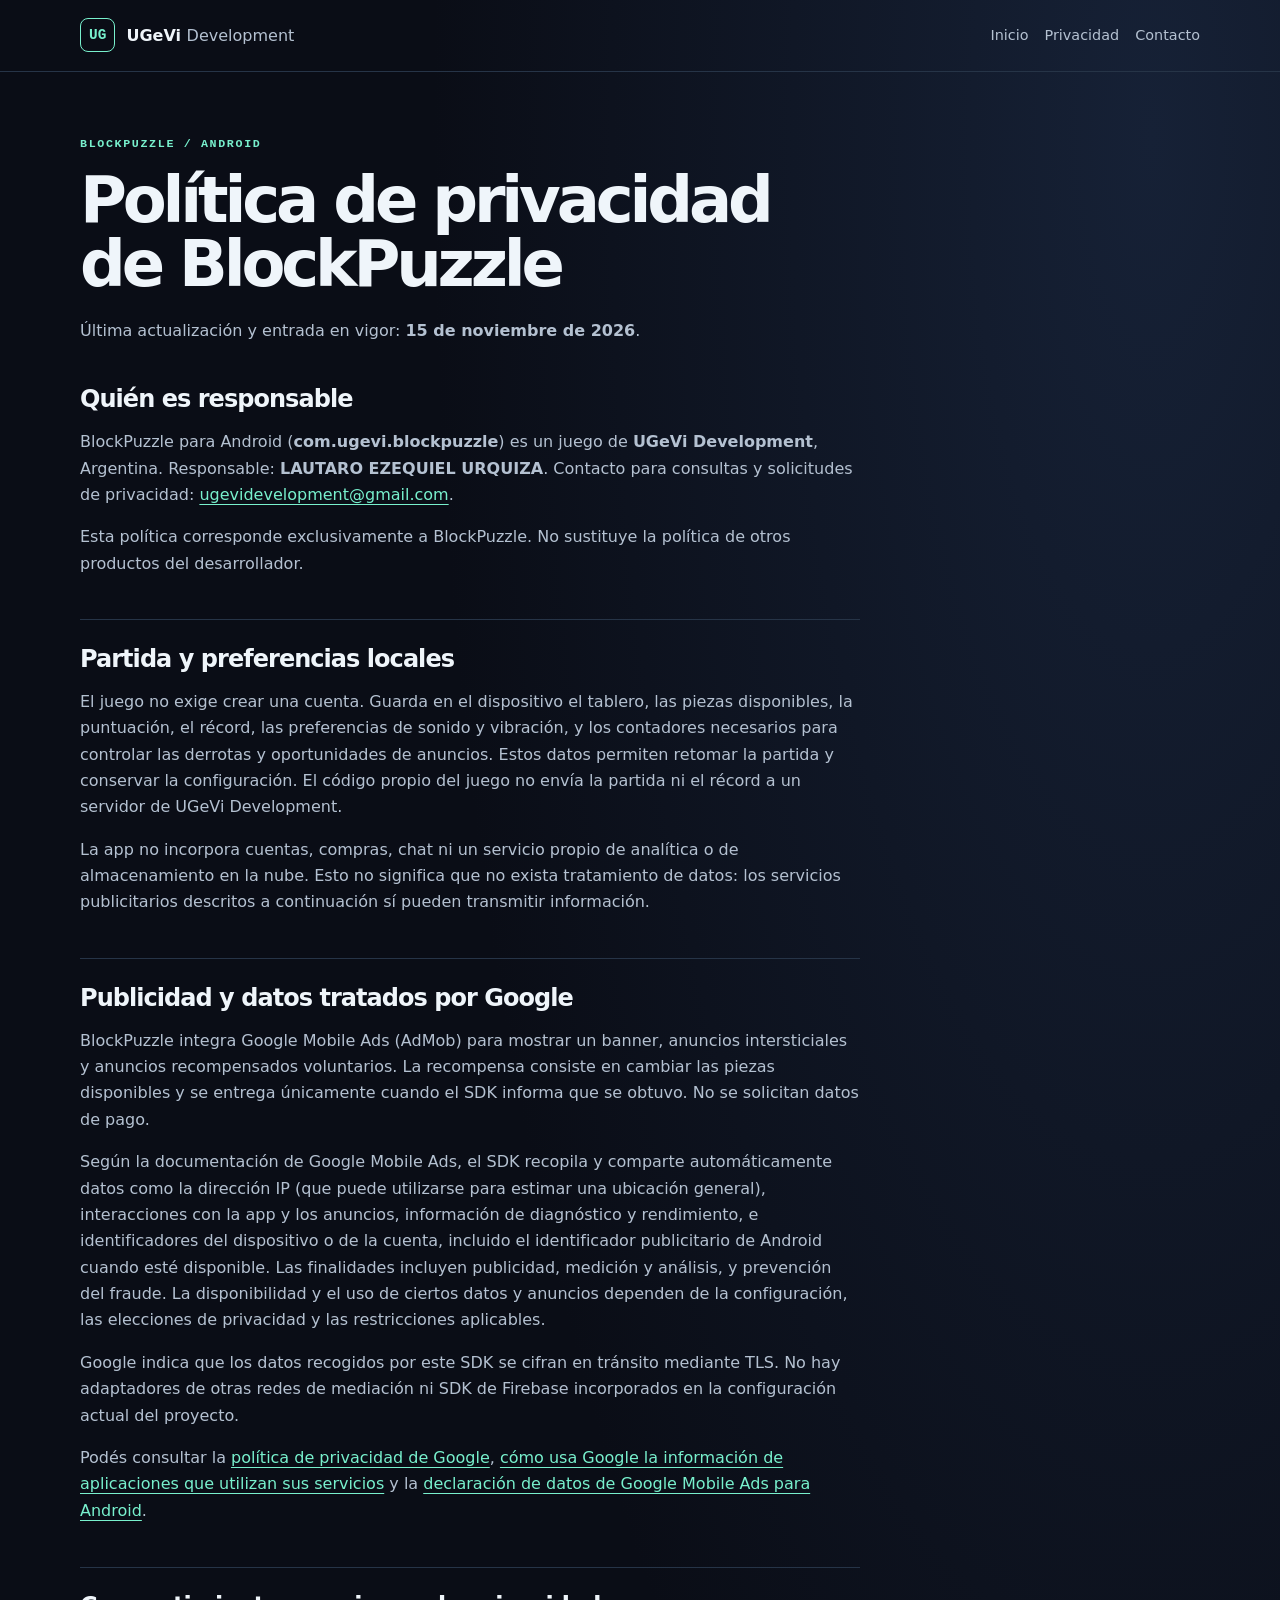
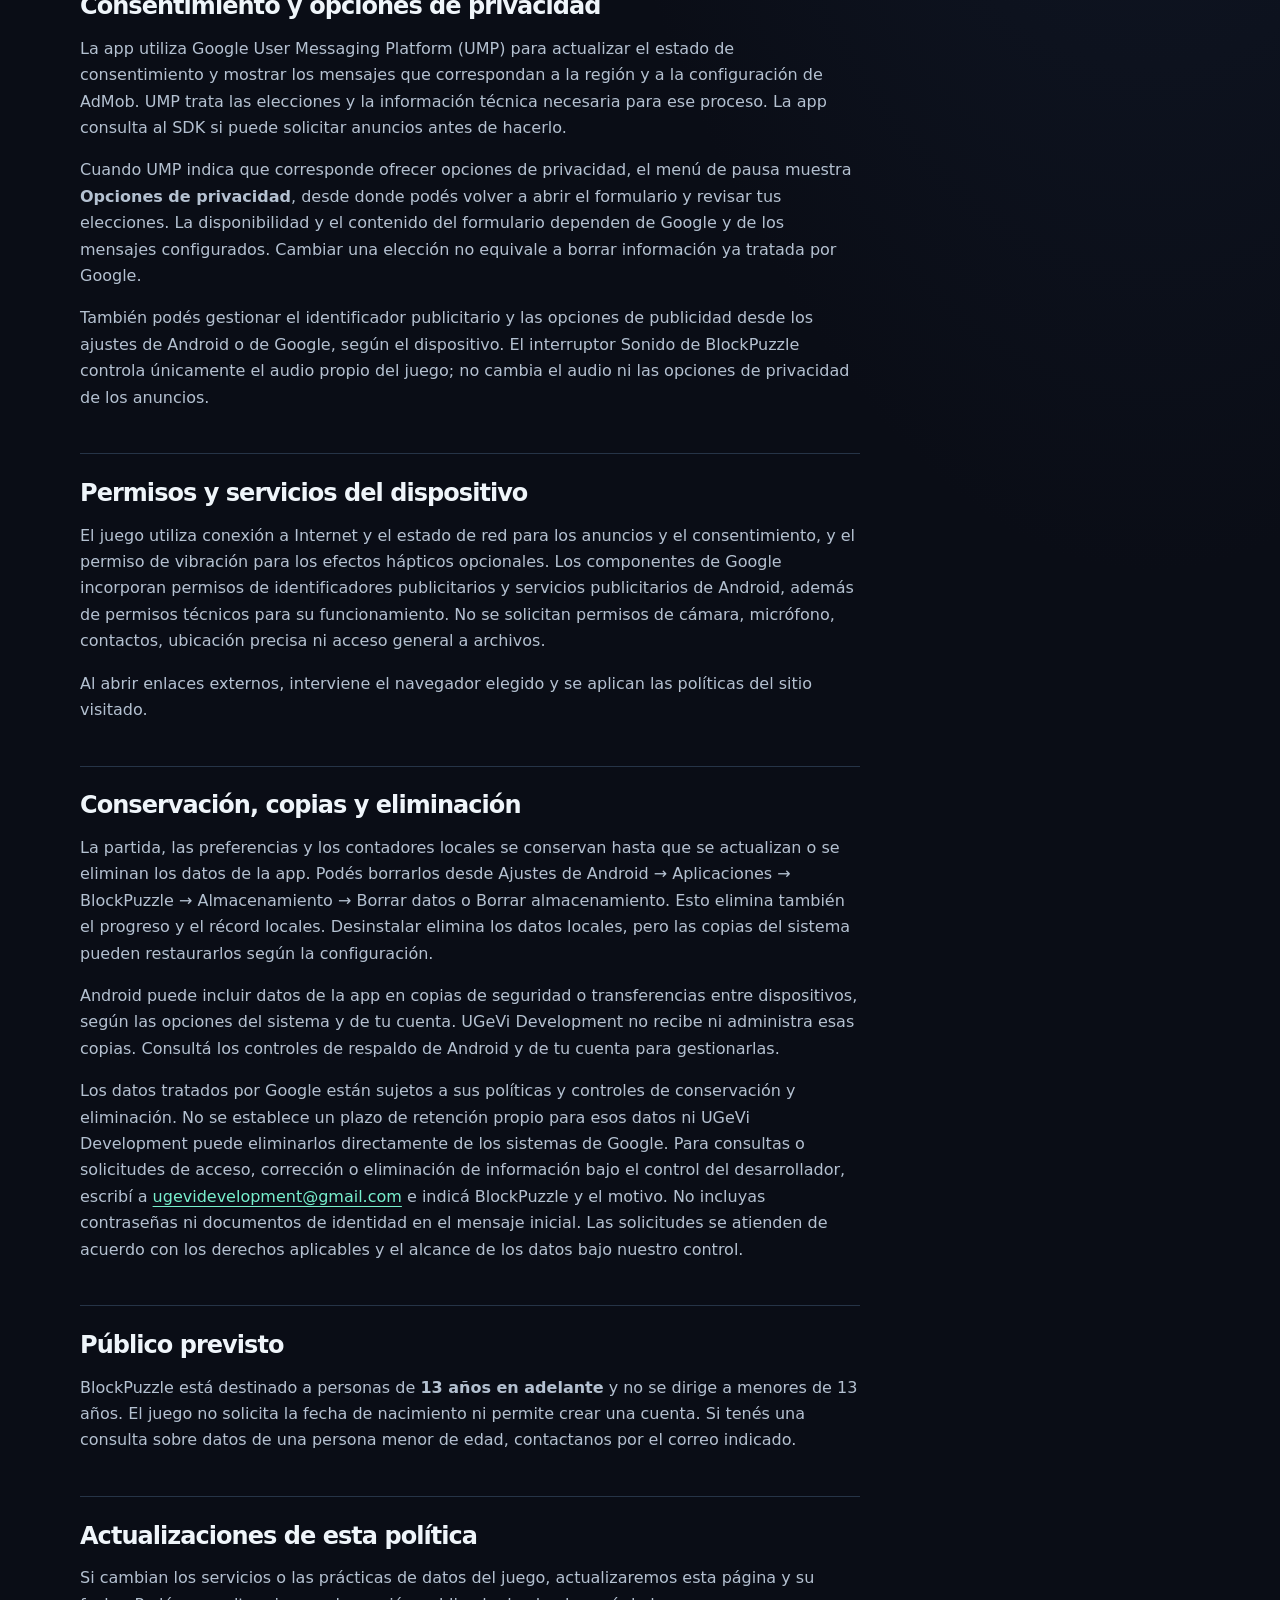
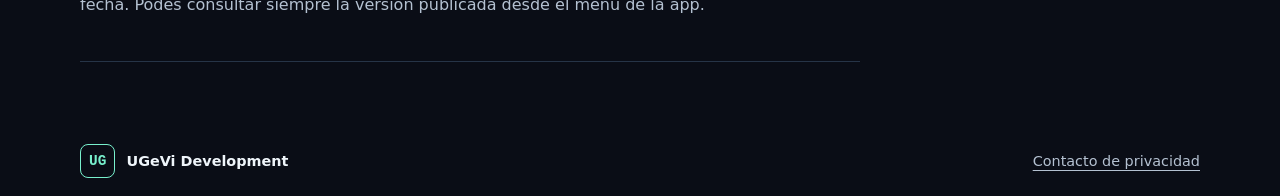
==== privacy/blockpuzzle.html @ 71d914d5 "Add independent BlockPuzzle privacy policy" ====
<!doctype html>
<html lang="es">
<head>
<meta charset="utf-8"><meta name="viewport" content="width=device-width, initial-scale=1">
<meta name="description" content="Política de privacidad de BlockPuzzle para Android, de UGeVi Development. Almacenamiento local, anuncios y opciones de privacidad.">
<title>Política de privacidad de BlockPuzzle | UGeVi Development</title>
<link rel="icon" href="../assets/favicon.svg" type="image/svg+xml">
<link rel="stylesheet" href="../assets/site.css">
<link rel="canonical" href="https://lauta-cyber.github.io/ugevi-development-site/privacy/blockpuzzle.html">
</head>
<body>
<a class="skip" href="#main">Ir al contenido</a>
<header><div class="bar"><a class="wordmark" href="../index.html"><b>UG</b><span>UGeVi <small>Development</small></span></a><nav aria-label="Navegación principal"><a href="../index.html">Inicio</a><a href="../index.html#privacy">Privacidad</a><a href="../index.html#contact">Contacto</a></nav></div></header>
<main id="main"><article class="policy">
<p class="ey">BLOCKPUZZLE / ANDROID</p>
<h1>Política de privacidad de BlockPuzzle</h1>
<p>Última actualización y entrada en vigor: <strong>15 de noviembre de 2026</strong>.</p>
<section><h2>Quién es responsable</h2>
<p>BlockPuzzle para Android (<strong>com.ugevi.blockpuzzle</strong>) es un juego de <strong>UGeVi Development</strong>, Argentina. Responsable: <strong>LAUTARO EZEQUIEL URQUIZA</strong>. Contacto para consultas y solicitudes de privacidad: <a href="mailto:ugevidevelopment@gmail.com">ugevidevelopment@gmail.com</a>.</p>
<p>Esta política corresponde exclusivamente a BlockPuzzle. No sustituye la política de otros productos del desarrollador.</p></section>
<section><h2>Partida y preferencias locales</h2>
<p>El juego no exige crear una cuenta. Guarda en el dispositivo el tablero, las piezas disponibles, la puntuación, el récord, las preferencias de sonido y vibración, y los contadores necesarios para controlar las derrotas y oportunidades de anuncios. Estos datos permiten retomar la partida y conservar la configuración. El código propio del juego no envía la partida ni el récord a un servidor de UGeVi Development.</p>
<p>La app no incorpora cuentas, compras, chat ni un servicio propio de analítica o de almacenamiento en la nube. Esto no significa que no exista tratamiento de datos: los servicios publicitarios descritos a continuación sí pueden transmitir información.</p></section>
<section><h2>Publicidad y datos tratados por Google</h2>
<p>BlockPuzzle integra Google Mobile Ads (AdMob) para mostrar un banner, anuncios intersticiales y anuncios recompensados voluntarios. La recompensa consiste en cambiar las piezas disponibles y se entrega únicamente cuando el SDK informa que se obtuvo. No se solicitan datos de pago.</p>
<p>Según la documentación de Google Mobile Ads, el SDK recopila y comparte automáticamente datos como la dirección IP (que puede utilizarse para estimar una ubicación general), interacciones con la app y los anuncios, información de diagnóstico y rendimiento, e identificadores del dispositivo o de la cuenta, incluido el identificador publicitario de Android cuando esté disponible. Las finalidades incluyen publicidad, medición y análisis, y prevención del fraude. La disponibilidad y el uso de ciertos datos y anuncios dependen de la configuración, las elecciones de privacidad y las restricciones aplicables.</p>
<p>Google indica que los datos recogidos por este SDK se cifran en tránsito mediante TLS. No hay adaptadores de otras redes de mediación ni SDK de Firebase incorporados en la configuración actual del proyecto.</p>
<p>Podés consultar la <a href="https://policies.google.com/privacy?hl=es">política de privacidad de Google</a>, <a href="https://policies.google.com/technologies/partner-sites?hl=es">cómo usa Google la información de aplicaciones que utilizan sus servicios</a> y la <a href="https://developers.google.com/admob/android/privacy/play-data-disclosure?hl=es">declaración de datos de Google Mobile Ads para Android</a>.</p></section>
<section><h2>Consentimiento y opciones de privacidad</h2>
<p>La app utiliza Google User Messaging Platform (UMP) para actualizar el estado de consentimiento y mostrar los mensajes que correspondan a la región y a la configuración de AdMob. UMP trata las elecciones y la información técnica necesaria para ese proceso. La app consulta al SDK si puede solicitar anuncios antes de hacerlo.</p>
<p>Cuando UMP indica que corresponde ofrecer opciones de privacidad, el menú de pausa muestra <strong>Opciones de privacidad</strong>, desde donde podés volver a abrir el formulario y revisar tus elecciones. La disponibilidad y el contenido del formulario dependen de Google y de los mensajes configurados. Cambiar una elección no equivale a borrar información ya tratada por Google.</p>
<p>También podés gestionar el identificador publicitario y las opciones de publicidad desde los ajustes de Android o de Google, según el dispositivo. El interruptor Sonido de BlockPuzzle controla únicamente el audio propio del juego; no cambia el audio ni las opciones de privacidad de los anuncios.</p></section>
<section><h2>Permisos y servicios del dispositivo</h2>
<p>El juego utiliza conexión a Internet y el estado de red para los anuncios y el consentimiento, y el permiso de vibración para los efectos hápticos opcionales. Los componentes de Google incorporan permisos de identificadores publicitarios y servicios publicitarios de Android, además de permisos técnicos para su funcionamiento. No se solicitan permisos de cámara, micrófono, contactos, ubicación precisa ni acceso general a archivos.</p>
<p>Al abrir enlaces externos, interviene el navegador elegido y se aplican las políticas del sitio visitado.</p></section>
<section><h2>Conservación, copias y eliminación</h2>
<p>La partida, las preferencias y los contadores locales se conservan hasta que se actualizan o se eliminan los datos de la app. Podés borrarlos desde Ajustes de Android → Aplicaciones → BlockPuzzle → Almacenamiento → Borrar datos o Borrar almacenamiento. Esto elimina también el progreso y el récord locales. Desinstalar elimina los datos locales, pero las copias del sistema pueden restaurarlos según la configuración.</p>
<p>Android puede incluir datos de la app en copias de seguridad o transferencias entre dispositivos, según las opciones del sistema y de tu cuenta. UGeVi Development no recibe ni administra esas copias. Consultá los controles de respaldo de Android y de tu cuenta para gestionarlas.</p>
<p>Los datos tratados por Google están sujetos a sus políticas y controles de conservación y eliminación. No se establece un plazo de retención propio para esos datos ni UGeVi Development puede eliminarlos directamente de los sistemas de Google. Para consultas o solicitudes de acceso, corrección o eliminación de información bajo el control del desarrollador, escribí a <a href="mailto:ugevidevelopment@gmail.com">ugevidevelopment@gmail.com</a> e indicá BlockPuzzle y el motivo. No incluyas contraseñas ni documentos de identidad en el mensaje inicial. Las solicitudes se atienden de acuerdo con los derechos aplicables y el alcance de los datos bajo nuestro control.</p></section>
<section><h2>Público previsto</h2>
<p>BlockPuzzle está destinado a personas de <strong>13 años en adelante</strong> y no se dirige a menores de 13 años. El juego no solicita la fecha de nacimiento ni permite crear una cuenta. Si tenés una consulta sobre datos de una persona menor de edad, contactanos por el correo indicado.</p></section>
<section><h2>Actualizaciones de esta política</h2>
<p>Si cambian los servicios o las prácticas de datos del juego, actualizaremos esta página y su fecha. Podés consultar siempre la versión publicada desde el menú de la app.</p></section>
</article></main>
<footer><a class="wordmark" href="../index.html"><b>UG</b> UGeVi Development</a><a href="mailto:ugevidevelopment@gmail.com">Contacto de privacidad</a></footer>
</body></html>
---- assets/site.css ----
:root{color-scheme:dark;--bg:#0a0d16;--panel:#101725;--line:#263447;--text:#eff5fa;--muted:#b4c1d1;--mint:#78f0cd;--violet:#9c8bfd;font-family:system-ui,sans-serif}*{box-sizing:border-box}body{margin:0;background:radial-gradient(ellipse at 90% 4%,#162136 0,transparent 45rem),var(--bg);color:var(--text)}a{color:var(--mint);text-underline-offset:.25em}a:hover{color:white}a:focus-visible{outline:2px solid var(--mint);outline-offset:5px}.skip{position:absolute;left:1rem;top:-5rem;background:var(--bg);padding:.7rem;z-index:2}.skip:focus{top:1rem}header{border-bottom:1px solid var(--line)}.bar,main,footer{width:min(1120px,calc(100% - 3rem));margin:auto}.bar,footer{display:flex;align-items:center;justify-content:space-between;gap:1.25rem;padding:1.15rem 0}.wordmark{color:var(--text);display:inline-flex;align-items:center;gap:.7rem;text-decoration:none;font-weight:720;white-space:nowrap}.wordmark b{padding:.5rem;border:1px solid var(--mint);border-radius:.5rem;color:var(--mint);font:700 .9rem ui-monospace,monospace}.wordmark small{font-size:inherit;color:var(--muted);font-weight:480}nav{display:flex;flex-wrap:wrap;gap:1rem}nav a,.lang{color:var(--muted);text-decoration:none;font-size:.9rem}.lang{border:1px solid var(--line);padding:.4rem .65rem;border-radius:.45rem;color:var(--mint)}section{padding:clamp(2.5rem,6vw,5rem) 0;border-bottom:1px solid var(--line)}.hero{display:grid;grid-template-columns:1.15fr 1fr;align-items:center;gap:clamp(1.5rem,5vw,4rem);min-height:34rem}h1,h2,h3,p{margin:0 0 1rem}h1{font-size:clamp(2.65rem,6.9vw,5.25rem);line-height:.99;letter-spacing:-.065em;margin-bottom:1.4rem}h2{font-size:clamp(1.7rem,4vw,3rem);line-height:1.08;letter-spacing:-.04em}h3{font-size:1.25rem}p,li{line-height:1.65;color:var(--muted)}.lead{font-size:1.14rem;max-width:39ch}.ey{font:700 .73rem/1.5 ui-monospace,monospace;letter-spacing:.14em;color:var(--mint);text-transform:uppercase}.actions{display:flex;gap:1.3rem;align-items:center;flex-wrap:wrap;margin-top:1.8rem}.btn{padding:.8rem 1rem;background:var(--mint);color:#091712;border-radius:.45rem;font-weight:720;text-decoration:none;transition:background .2s}.btn:hover{background:#b4f9e6;color:#091712}.art,.game-art{position:relative;display:grid;place-items:center;overflow:hidden;min-height:20rem;border:1px solid var(--line);border-radius:1rem;background:radial-gradient(ellipse at center,#253d55,transparent 65%),repeating-linear-gradient(0deg,#91c0e311 0 1px,transparent 1px 24px),repeating-linear-gradient(90deg,#91c0e311 0 1px,transparent 1px 24px),#0d1524}.art span,.art small{position:absolute;left:1rem;color:var(--muted);font:650 .7rem ui-monospace,monospace;letter-spacing:.12em}.art span{top:1rem}.art small{bottom:1rem}.rings{position:relative;width:72%;aspect-ratio:1;display:grid;place-items:center;animation:drift 8s ease-in-out infinite}.rings i{position:absolute;width:93%;height:43%;border:1px solid var(--mint);border-radius:50%;box-shadow:0 0 18px #78f0cd55;transform:rotate(-35deg)}.rings i:nth-child(2){transform:rotate(32deg);border-color:var(--violet)}.rings i:nth-child(3){transform:rotate(90deg);border-color:#64c6ff}.rings b{width:31%;aspect-ratio:1;background:radial-gradient(circle at 32% 24%,#d8fff3,#58d5c9 36%,#263b85 73%);border-radius:30%;transform:rotate(-25deg);box-shadow:0 0 45px #6cfbd87a}@keyframes drift{50%{translate:0 -7px}}.split{display:grid;grid-template-columns:1fr 1fr;column-gap:2rem;align-items:start}.split>.ey{grid-column:1/-1}.grid{display:grid;grid-template-columns:repeat(3,1fr);gap:.9rem;margin-top:1.5rem}.grid article,.feature{border:1px solid var(--line);background:var(--panel);border-radius:.8rem;padding:1.3rem}.grid h3{margin-top:.6rem}.grid p,.feature p:last-child{margin-bottom:0}.feature{display:grid;grid-template-columns:1fr 1.1fr;align-items:center;gap:2rem;margin-top:1.4rem}.feature h3{font-size:2.1rem}.game-art{display:flex;justify-content:center;align-items:center;gap:1rem;background:radial-gradient(ellipse,#284167,#14152b 72%)}.tube{width:3.2rem;height:12rem;border:2px solid #a3d2f7;border-top:0;border-radius:0 0 1.7rem 1.7rem;display:flex;flex-direction:column;justify-content:end;gap:.22rem;align-items:center;padding-bottom:.3rem;box-shadow:0 0 20px #629bfe50}.tube i{display:block;width:2.35rem;aspect-ratio:1;border-radius:50%;background:radial-gradient(circle at 33% 25%,#fff,#a38bff 35%,#6433bf 77%)}.tube:nth-child(2) i{background:radial-gradient(circle at 33% 25%,#fff,#53eed9 35%,#097c99 77%)}.tube:nth-child(3) i{background:radial-gradient(circle at 33% 25%,#fff,#ffab84 35%,#c85975 77%)}.policy{max-width:780px;padding:4rem 0}.policy h1{font-size:clamp(2.3rem,6vw,4rem)}.policy h2{font-size:1.5rem}.policy section{padding:1.65rem 0}.policy aside{border:1px solid #886d42;border-radius:.6rem;background:#251e19;padding:1rem;color:#ffdaa0}.policy aside p{margin:0}.policy a{overflow-wrap:anywhere}footer{font-size:.9rem;flex-wrap:wrap}footer>a:last-child{color:var(--muted)}@media(max-width:900px){.bar{flex-wrap:wrap}nav{order:3;width:100%;gap:.6rem 1rem}}@media(max-width:670px){.bar,main,footer{width:calc(100% - 2rem)}.hero,.split,.feature{grid-template-columns:1fr}.hero{min-height:0}.art,.game-art{min-height:16rem}.rings{width:min(68%,15rem)}.grid{grid-template-columns:1fr 1fr}.split h2{margin-bottom:.7rem}}@media(max-width:390px){.grid{grid-template-columns:1fr}}@media(prefers-reduced-motion:reduce){*,*::before,*::after{animation:none!important;transition:none!important}}
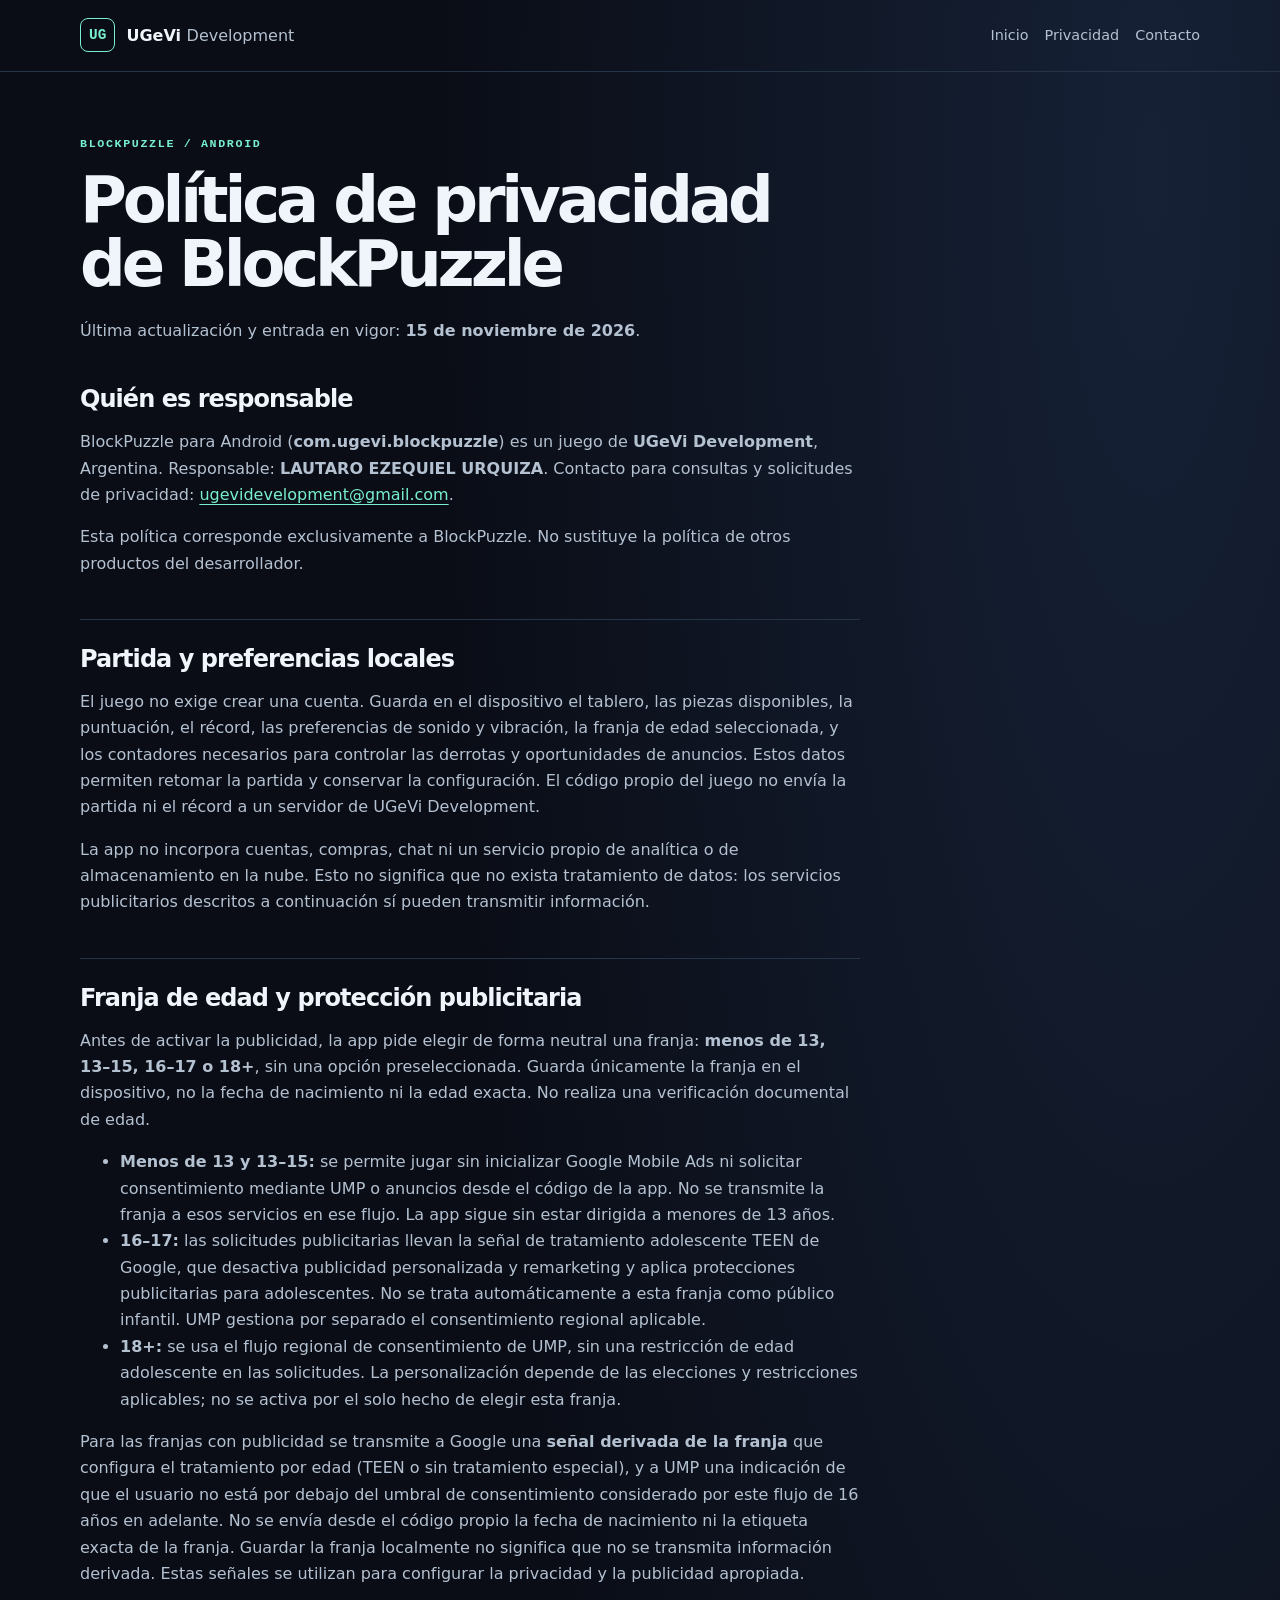
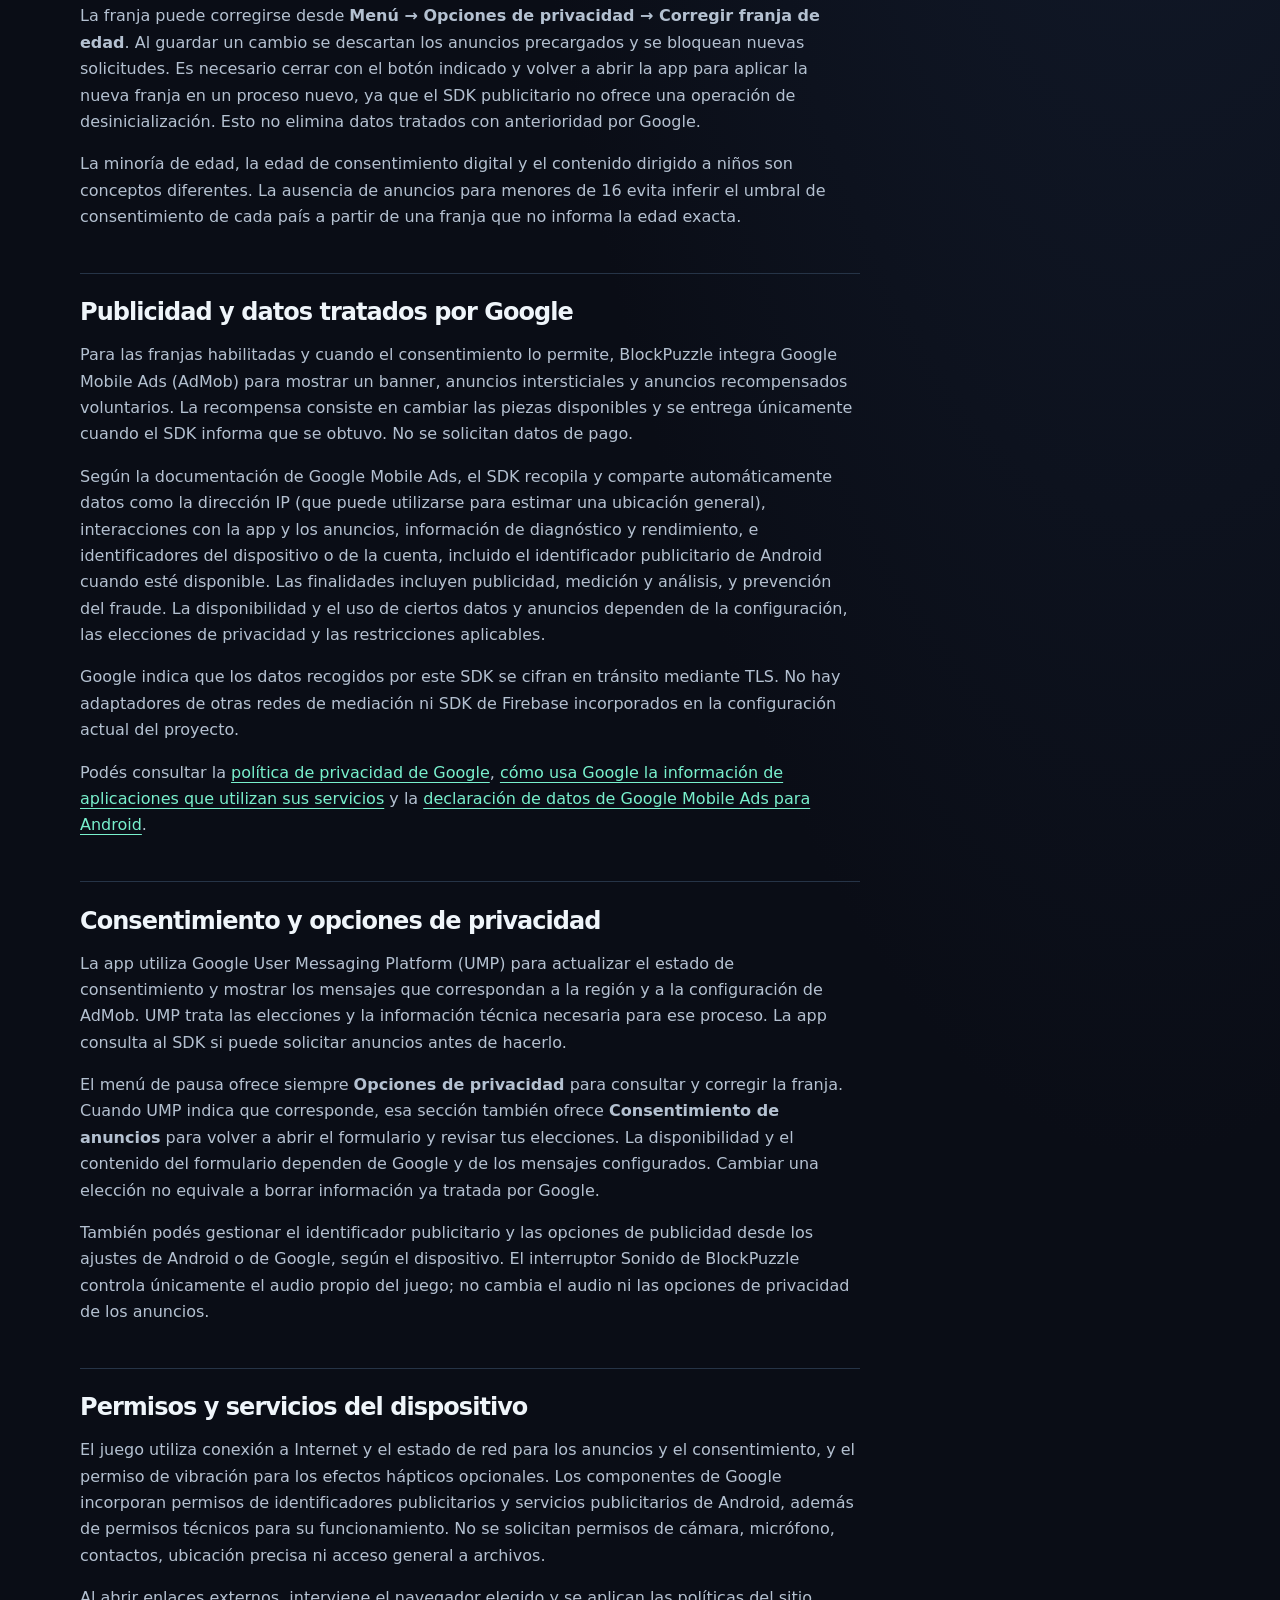
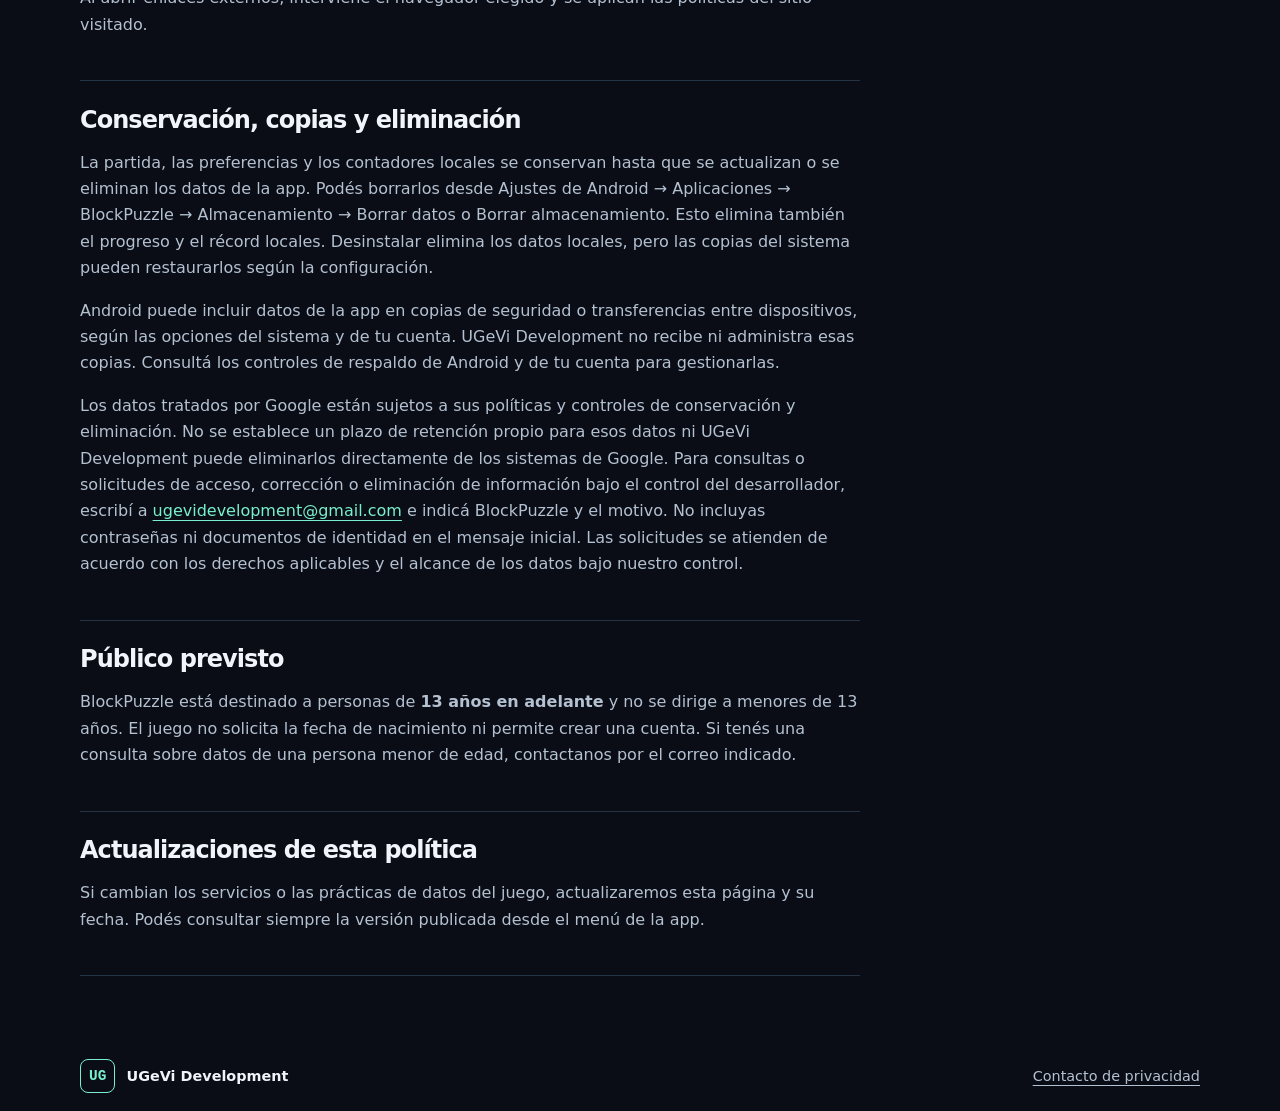
==== commit dfdfdea4: "Document BlockPuzzle age bands and age-restricted advertising" ====
--- a/privacy/blockpuzzle.html
+++ b/privacy/blockpuzzle.html
@@ -19,16 +19,24 @@
 <p>BlockPuzzle para Android (<strong>com.ugevi.blockpuzzle</strong>) es un juego de <strong>UGeVi Development</strong>, Argentina. Responsable: <strong>LAUTARO EZEQUIEL URQUIZA</strong>. Contacto para consultas y solicitudes de privacidad: <a href="mailto:ugevidevelopment@gmail.com">ugevidevelopment@gmail.com</a>.</p>
 <p>Esta política corresponde exclusivamente a BlockPuzzle. No sustituye la política de otros productos del desarrollador.</p></section>
 <section><h2>Partida y preferencias locales</h2>
-<p>El juego no exige crear una cuenta. Guarda en el dispositivo el tablero, las piezas disponibles, la puntuación, el récord, las preferencias de sonido y vibración, y los contadores necesarios para controlar las derrotas y oportunidades de anuncios. Estos datos permiten retomar la partida y conservar la configuración. El código propio del juego no envía la partida ni el récord a un servidor de UGeVi Development.</p>
+<p>El juego no exige crear una cuenta. Guarda en el dispositivo el tablero, las piezas disponibles, la puntuación, el récord, las preferencias de sonido y vibración, la franja de edad seleccionada, y los contadores necesarios para controlar las derrotas y oportunidades de anuncios. Estos datos permiten retomar la partida y conservar la configuración. El código propio del juego no envía la partida ni el récord a un servidor de UGeVi Development.</p>
 <p>La app no incorpora cuentas, compras, chat ni un servicio propio de analítica o de almacenamiento en la nube. Esto no significa que no exista tratamiento de datos: los servicios publicitarios descritos a continuación sí pueden transmitir información.</p></section>
+<section><h2>Franja de edad y protección publicitaria</h2>
+<p>Antes de activar la publicidad, la app pide elegir de forma neutral una franja: <strong>menos de 13, 13–15, 16–17 o 18+</strong>, sin una opción preseleccionada. Guarda únicamente la franja en el dispositivo, no la fecha de nacimiento ni la edad exacta. No realiza una verificación documental de edad.</p>
+<ul><li><strong>Menos de 13 y 13–15:</strong> se permite jugar sin inicializar Google Mobile Ads ni solicitar consentimiento mediante UMP o anuncios desde el código de la app. No se transmite la franja a esos servicios en ese flujo. La app sigue sin estar dirigida a menores de 13 años.</li>
+<li><strong>16–17:</strong> las solicitudes publicitarias llevan la señal de tratamiento adolescente TEEN de Google, que desactiva publicidad personalizada y remarketing y aplica protecciones publicitarias para adolescentes. No se trata automáticamente a esta franja como público infantil. UMP gestiona por separado el consentimiento regional aplicable.</li>
+<li><strong>18+:</strong> se usa el flujo regional de consentimiento de UMP, sin una restricción de edad adolescente en las solicitudes. La personalización depende de las elecciones y restricciones aplicables; no se activa por el solo hecho de elegir esta franja.</li></ul>
+<p>Para las franjas con publicidad se transmite a Google una <strong>señal derivada de la franja</strong> que configura el tratamiento por edad (TEEN o sin tratamiento especial), y a UMP una indicación de que el usuario no está por debajo del umbral de consentimiento considerado por este flujo de 16 años en adelante. No se envía desde el código propio la fecha de nacimiento ni la etiqueta exacta de la franja. Guardar la franja localmente no significa que no se transmita información derivada. Estas señales se utilizan para configurar la privacidad y la publicidad apropiada.</p>
+<p>La franja puede corregirse desde <strong>Menú → Opciones de privacidad → Corregir franja de edad</strong>. Al guardar un cambio se descartan los anuncios precargados y se bloquean nuevas solicitudes. Es necesario cerrar con el botón indicado y volver a abrir la app para aplicar la nueva franja en un proceso nuevo, ya que el SDK publicitario no ofrece una operación de desinicialización. Esto no elimina datos tratados con anterioridad por Google.</p>
+<p>La minoría de edad, la edad de consentimiento digital y el contenido dirigido a niños son conceptos diferentes. La ausencia de anuncios para menores de 16 evita inferir el umbral de consentimiento de cada país a partir de una franja que no informa la edad exacta.</p></section>
 <section><h2>Publicidad y datos tratados por Google</h2>
-<p>BlockPuzzle integra Google Mobile Ads (AdMob) para mostrar un banner, anuncios intersticiales y anuncios recompensados voluntarios. La recompensa consiste en cambiar las piezas disponibles y se entrega únicamente cuando el SDK informa que se obtuvo. No se solicitan datos de pago.</p>
+<p>Para las franjas habilitadas y cuando el consentimiento lo permite, BlockPuzzle integra Google Mobile Ads (AdMob) para mostrar un banner, anuncios intersticiales y anuncios recompensados voluntarios. La recompensa consiste en cambiar las piezas disponibles y se entrega únicamente cuando el SDK informa que se obtuvo. No se solicitan datos de pago.</p>
 <p>Según la documentación de Google Mobile Ads, el SDK recopila y comparte automáticamente datos como la dirección IP (que puede utilizarse para estimar una ubicación general), interacciones con la app y los anuncios, información de diagnóstico y rendimiento, e identificadores del dispositivo o de la cuenta, incluido el identificador publicitario de Android cuando esté disponible. Las finalidades incluyen publicidad, medición y análisis, y prevención del fraude. La disponibilidad y el uso de ciertos datos y anuncios dependen de la configuración, las elecciones de privacidad y las restricciones aplicables.</p>
 <p>Google indica que los datos recogidos por este SDK se cifran en tránsito mediante TLS. No hay adaptadores de otras redes de mediación ni SDK de Firebase incorporados en la configuración actual del proyecto.</p>
 <p>Podés consultar la <a href="https://policies.google.com/privacy?hl=es">política de privacidad de Google</a>, <a href="https://policies.google.com/technologies/partner-sites?hl=es">cómo usa Google la información de aplicaciones que utilizan sus servicios</a> y la <a href="https://developers.google.com/admob/android/privacy/play-data-disclosure?hl=es">declaración de datos de Google Mobile Ads para Android</a>.</p></section>
 <section><h2>Consentimiento y opciones de privacidad</h2>
 <p>La app utiliza Google User Messaging Platform (UMP) para actualizar el estado de consentimiento y mostrar los mensajes que correspondan a la región y a la configuración de AdMob. UMP trata las elecciones y la información técnica necesaria para ese proceso. La app consulta al SDK si puede solicitar anuncios antes de hacerlo.</p>
-<p>Cuando UMP indica que corresponde ofrecer opciones de privacidad, el menú de pausa muestra <strong>Opciones de privacidad</strong>, desde donde podés volver a abrir el formulario y revisar tus elecciones. La disponibilidad y el contenido del formulario dependen de Google y de los mensajes configurados. Cambiar una elección no equivale a borrar información ya tratada por Google.</p>
+<p>El menú de pausa ofrece siempre <strong>Opciones de privacidad</strong> para consultar y corregir la franja. Cuando UMP indica que corresponde, esa sección también ofrece <strong>Consentimiento de anuncios</strong> para volver a abrir el formulario y revisar tus elecciones. La disponibilidad y el contenido del formulario dependen de Google y de los mensajes configurados. Cambiar una elección no equivale a borrar información ya tratada por Google.</p>
 <p>También podés gestionar el identificador publicitario y las opciones de publicidad desde los ajustes de Android o de Google, según el dispositivo. El interruptor Sonido de BlockPuzzle controla únicamente el audio propio del juego; no cambia el audio ni las opciones de privacidad de los anuncios.</p></section>
 <section><h2>Permisos y servicios del dispositivo</h2>
 <p>El juego utiliza conexión a Internet y el estado de red para los anuncios y el consentimiento, y el permiso de vibración para los efectos hápticos opcionales. Los componentes de Google incorporan permisos de identificadores publicitarios y servicios publicitarios de Android, además de permisos técnicos para su funcionamiento. No se solicitan permisos de cámara, micrófono, contactos, ubicación precisa ni acceso general a archivos.</p>
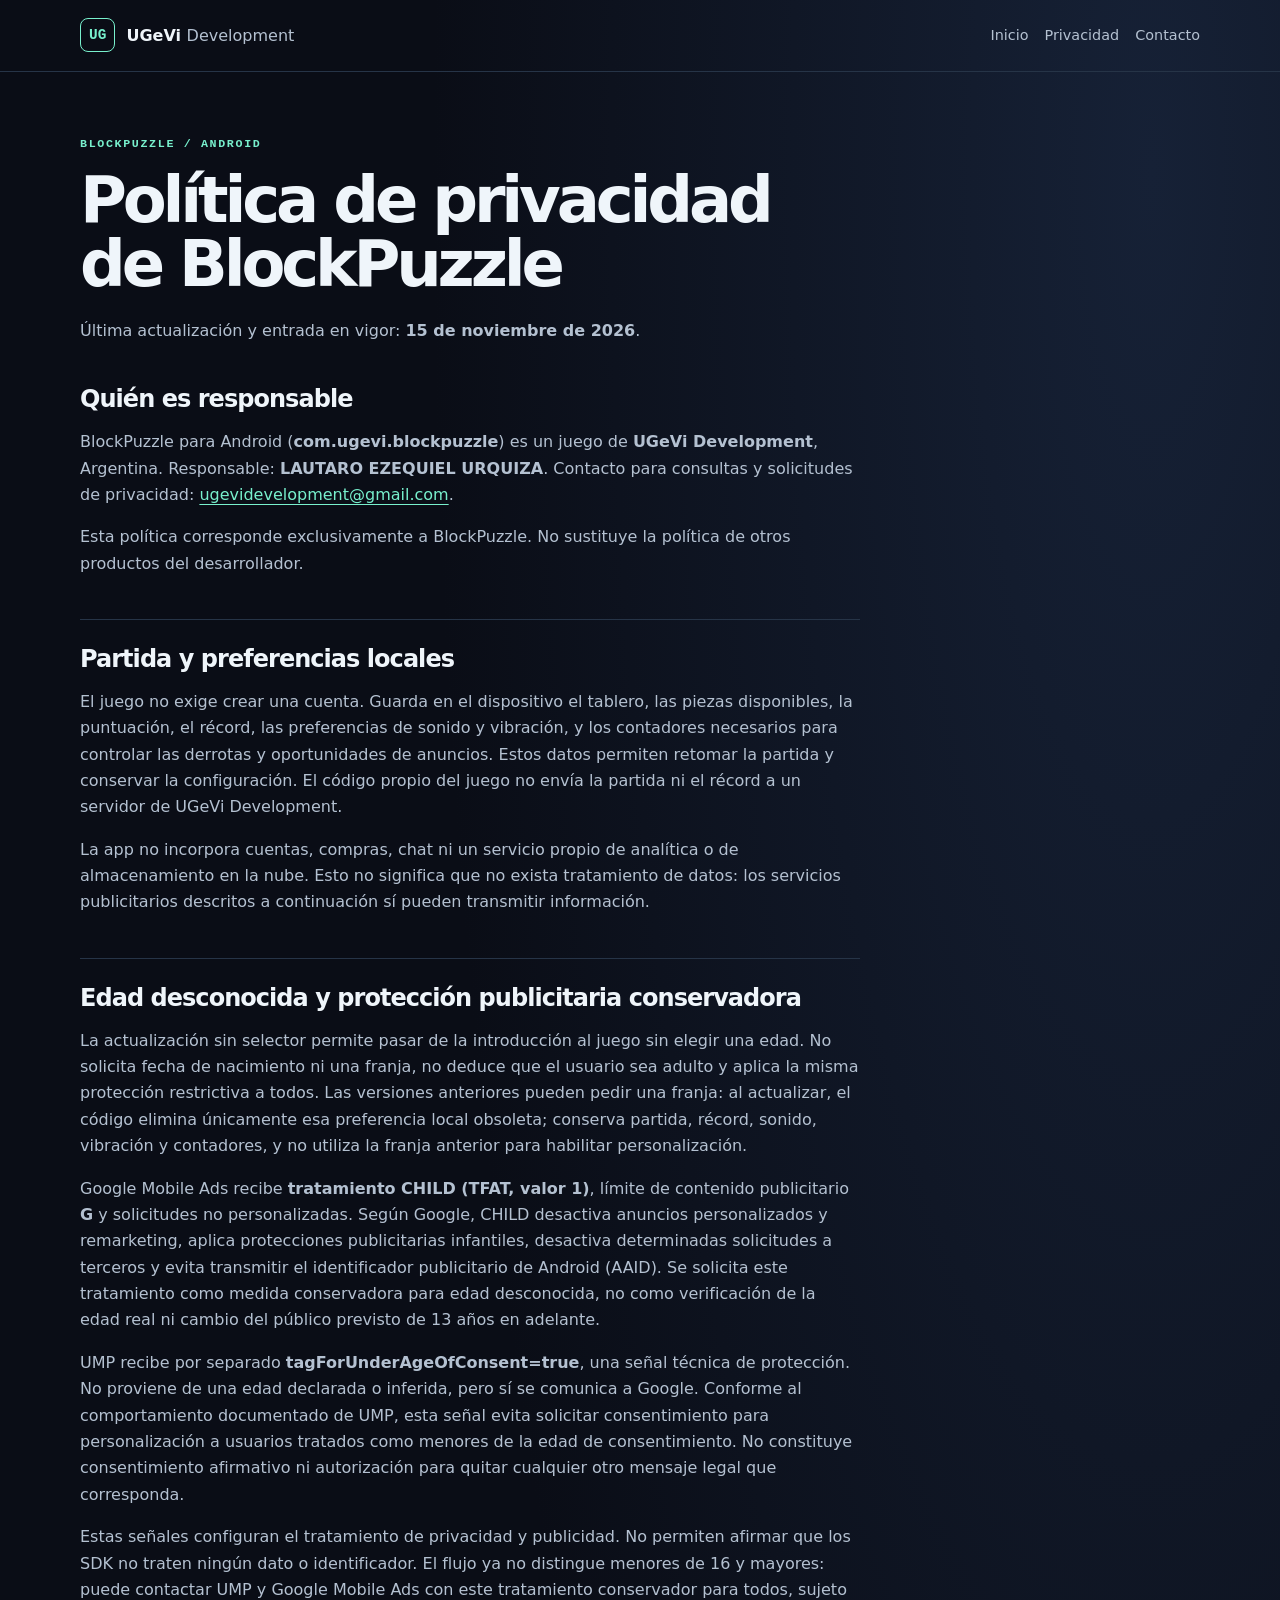
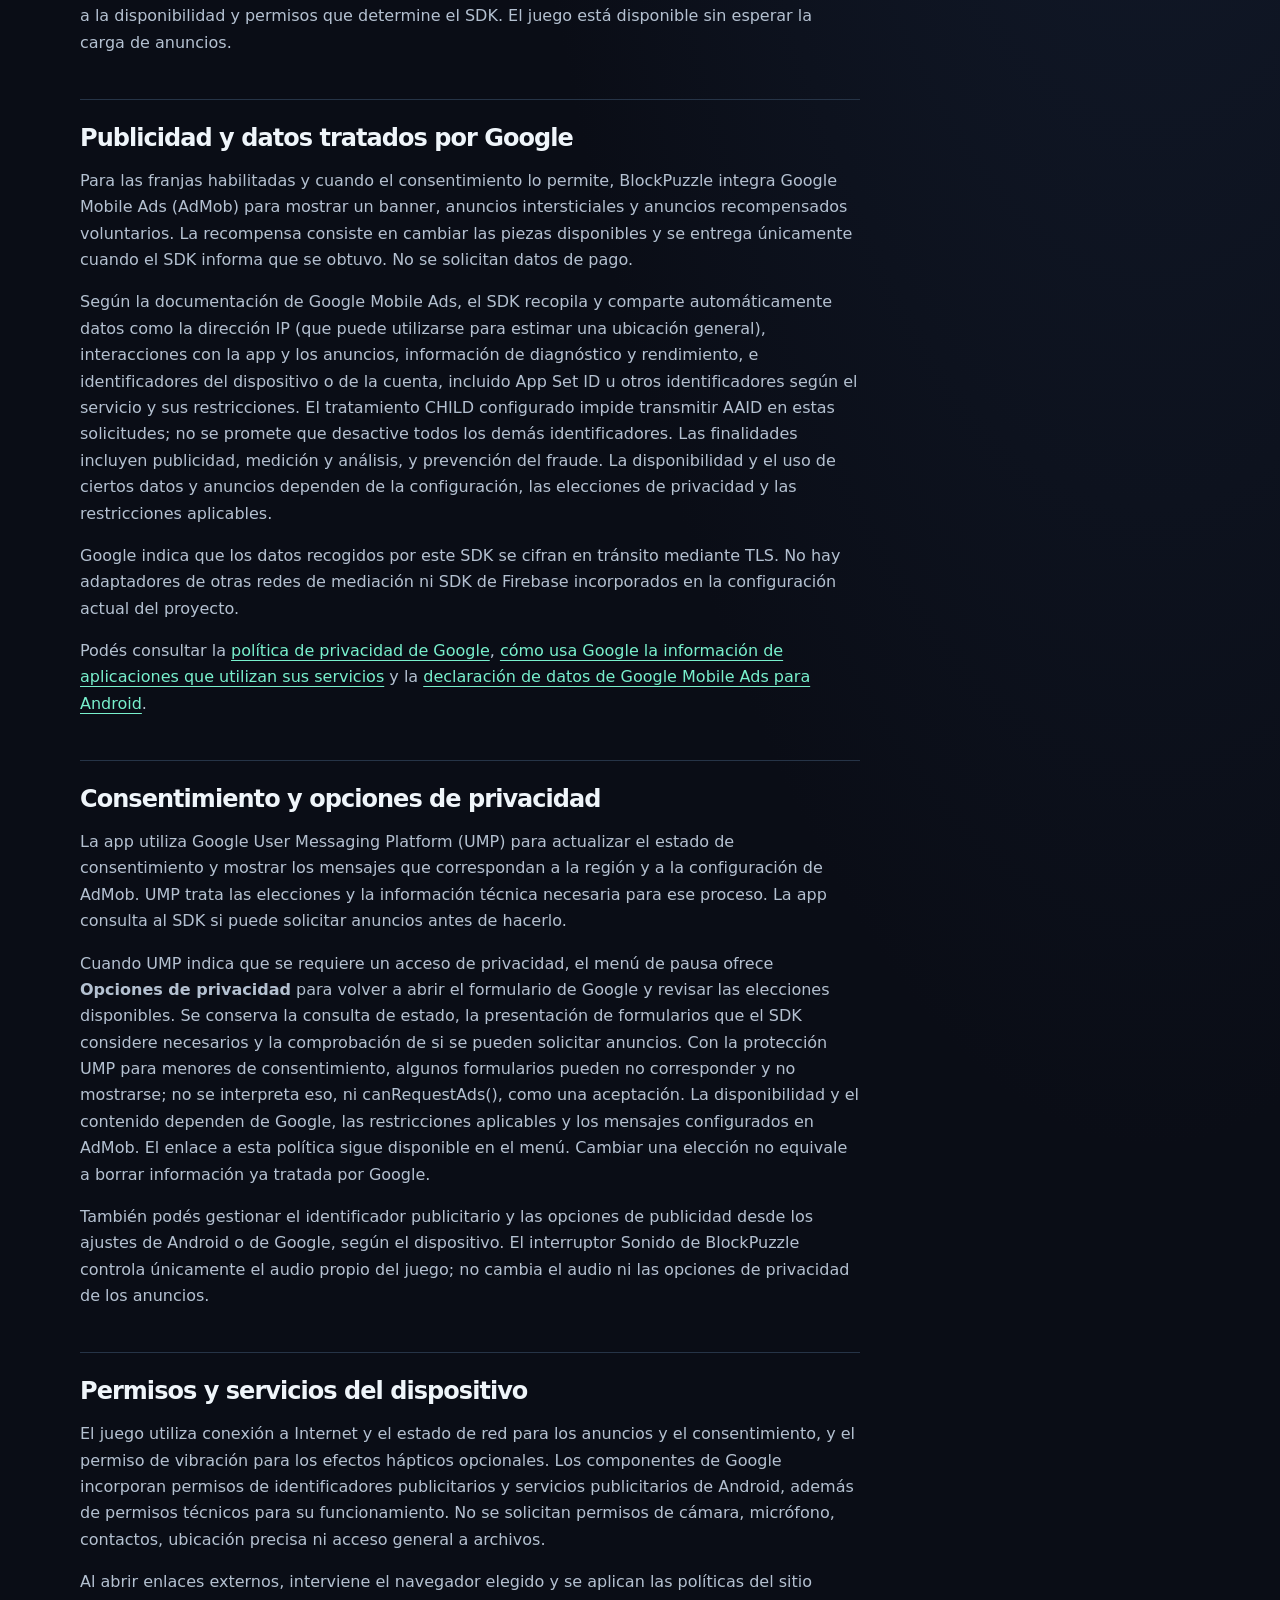
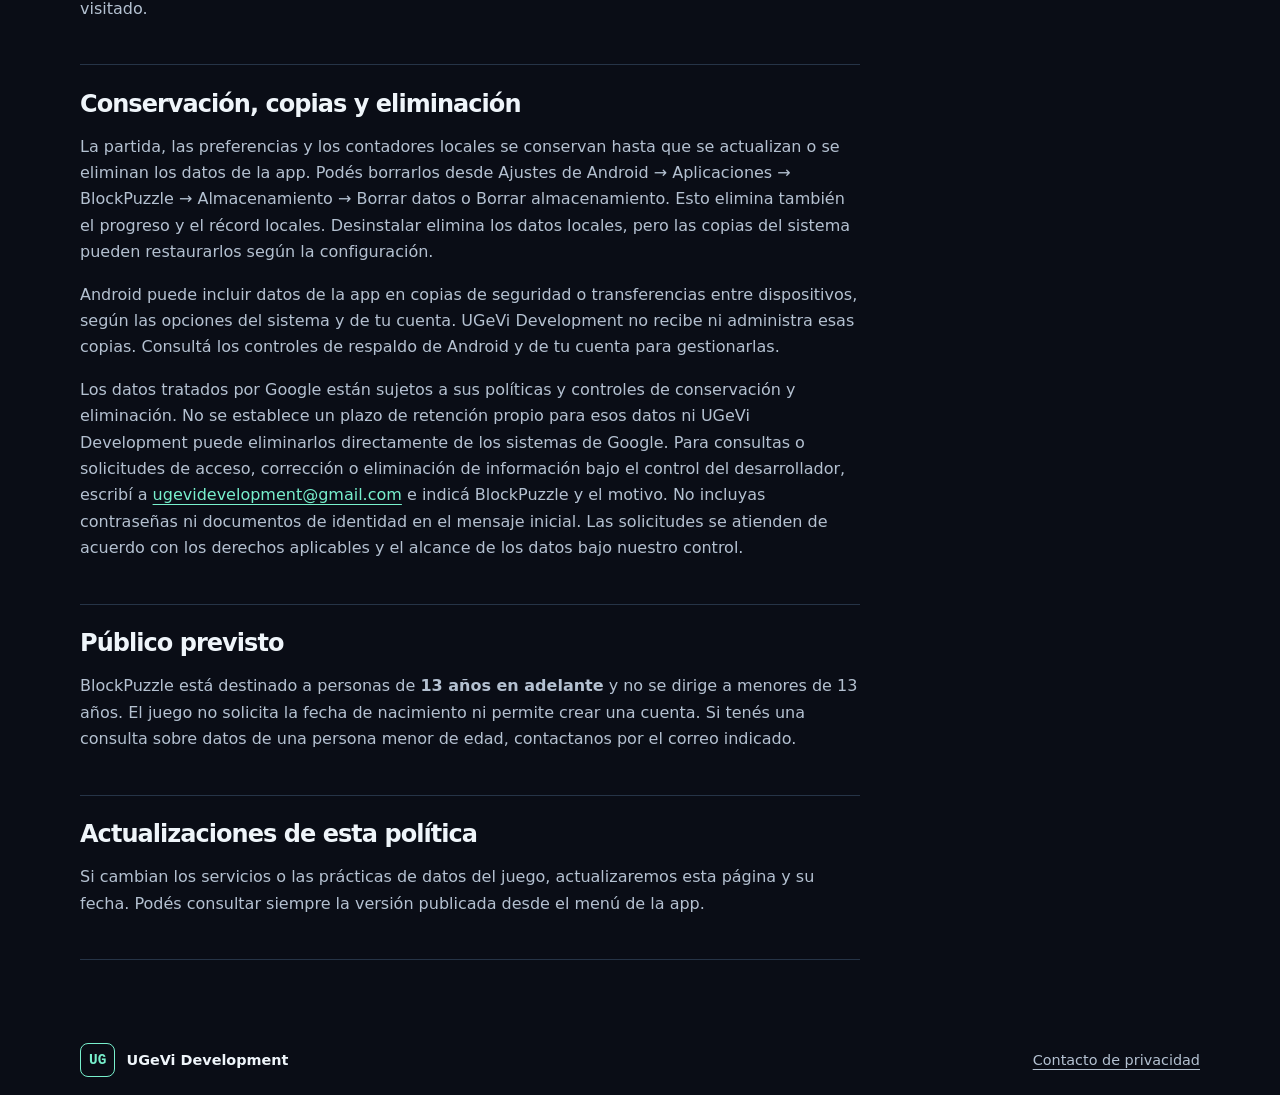
==== commit b41b93c9: "Update BlockPuzzle privacy for conservative unknown-age advertising" ====
--- a/privacy/blockpuzzle.html
+++ b/privacy/blockpuzzle.html
@@ -1,54 +1,52 @@
-<!doctype html>
-<html lang="es">
-<head>
-<meta charset="utf-8"><meta name="viewport" content="width=device-width, initial-scale=1">
-<meta name="description" content="Política de privacidad de BlockPuzzle para Android, de UGeVi Development. Almacenamiento local, anuncios y opciones de privacidad.">
-<title>Política de privacidad de BlockPuzzle | UGeVi Development</title>
-<link rel="icon" href="../assets/favicon.svg" type="image/svg+xml">
-<link rel="stylesheet" href="../assets/site.css">
-<link rel="canonical" href="https://lauta-cyber.github.io/ugevi-development-site/privacy/blockpuzzle.html">
-</head>
-<body>
-<a class="skip" href="#main">Ir al contenido</a>
-<header><div class="bar"><a class="wordmark" href="../index.html"><b>UG</b><span>UGeVi <small>Development</small></span></a><nav aria-label="Navegación principal"><a href="../index.html">Inicio</a><a href="../index.html#privacy">Privacidad</a><a href="../index.html#contact">Contacto</a></nav></div></header>
-<main id="main"><article class="policy">
-<p class="ey">BLOCKPUZZLE / ANDROID</p>
-<h1>Política de privacidad de BlockPuzzle</h1>
-<p>Última actualización y entrada en vigor: <strong>15 de noviembre de 2026</strong>.</p>
-<section><h2>Quién es responsable</h2>
-<p>BlockPuzzle para Android (<strong>com.ugevi.blockpuzzle</strong>) es un juego de <strong>UGeVi Development</strong>, Argentina. Responsable: <strong>LAUTARO EZEQUIEL URQUIZA</strong>. Contacto para consultas y solicitudes de privacidad: <a href="mailto:ugevidevelopment@gmail.com">ugevidevelopment@gmail.com</a>.</p>
-<p>Esta política corresponde exclusivamente a BlockPuzzle. No sustituye la política de otros productos del desarrollador.</p></section>
-<section><h2>Partida y preferencias locales</h2>
-<p>El juego no exige crear una cuenta. Guarda en el dispositivo el tablero, las piezas disponibles, la puntuación, el récord, las preferencias de sonido y vibración, la franja de edad seleccionada, y los contadores necesarios para controlar las derrotas y oportunidades de anuncios. Estos datos permiten retomar la partida y conservar la configuración. El código propio del juego no envía la partida ni el récord a un servidor de UGeVi Development.</p>
-<p>La app no incorpora cuentas, compras, chat ni un servicio propio de analítica o de almacenamiento en la nube. Esto no significa que no exista tratamiento de datos: los servicios publicitarios descritos a continuación sí pueden transmitir información.</p></section>
-<section><h2>Franja de edad y protección publicitaria</h2>
-<p>Antes de activar la publicidad, la app pide elegir de forma neutral una franja: <strong>menos de 13, 13–15, 16–17 o 18+</strong>, sin una opción preseleccionada. Guarda únicamente la franja en el dispositivo, no la fecha de nacimiento ni la edad exacta. No realiza una verificación documental de edad.</p>
-<ul><li><strong>Menos de 13 y 13–15:</strong> se permite jugar sin inicializar Google Mobile Ads ni solicitar consentimiento mediante UMP o anuncios desde el código de la app. No se transmite la franja a esos servicios en ese flujo. La app sigue sin estar dirigida a menores de 13 años.</li>
-<li><strong>16–17:</strong> las solicitudes publicitarias llevan la señal de tratamiento adolescente TEEN de Google, que desactiva publicidad personalizada y remarketing y aplica protecciones publicitarias para adolescentes. No se trata automáticamente a esta franja como público infantil. UMP gestiona por separado el consentimiento regional aplicable.</li>
-<li><strong>18+:</strong> se usa el flujo regional de consentimiento de UMP, sin una restricción de edad adolescente en las solicitudes. La personalización depende de las elecciones y restricciones aplicables; no se activa por el solo hecho de elegir esta franja.</li></ul>
-<p>Para las franjas con publicidad se transmite a Google una <strong>señal derivada de la franja</strong> que configura el tratamiento por edad (TEEN o sin tratamiento especial), y a UMP una indicación de que el usuario no está por debajo del umbral de consentimiento considerado por este flujo de 16 años en adelante. No se envía desde el código propio la fecha de nacimiento ni la etiqueta exacta de la franja. Guardar la franja localmente no significa que no se transmita información derivada. Estas señales se utilizan para configurar la privacidad y la publicidad apropiada.</p>
-<p>La franja puede corregirse desde <strong>Menú → Opciones de privacidad → Corregir franja de edad</strong>. Al guardar un cambio se descartan los anuncios precargados y se bloquean nuevas solicitudes. Es necesario cerrar con el botón indicado y volver a abrir la app para aplicar la nueva franja en un proceso nuevo, ya que el SDK publicitario no ofrece una operación de desinicialización. Esto no elimina datos tratados con anterioridad por Google.</p>
-<p>La minoría de edad, la edad de consentimiento digital y el contenido dirigido a niños son conceptos diferentes. La ausencia de anuncios para menores de 16 evita inferir el umbral de consentimiento de cada país a partir de una franja que no informa la edad exacta.</p></section>
-<section><h2>Publicidad y datos tratados por Google</h2>
-<p>Para las franjas habilitadas y cuando el consentimiento lo permite, BlockPuzzle integra Google Mobile Ads (AdMob) para mostrar un banner, anuncios intersticiales y anuncios recompensados voluntarios. La recompensa consiste en cambiar las piezas disponibles y se entrega únicamente cuando el SDK informa que se obtuvo. No se solicitan datos de pago.</p>
-<p>Según la documentación de Google Mobile Ads, el SDK recopila y comparte automáticamente datos como la dirección IP (que puede utilizarse para estimar una ubicación general), interacciones con la app y los anuncios, información de diagnóstico y rendimiento, e identificadores del dispositivo o de la cuenta, incluido el identificador publicitario de Android cuando esté disponible. Las finalidades incluyen publicidad, medición y análisis, y prevención del fraude. La disponibilidad y el uso de ciertos datos y anuncios dependen de la configuración, las elecciones de privacidad y las restricciones aplicables.</p>
-<p>Google indica que los datos recogidos por este SDK se cifran en tránsito mediante TLS. No hay adaptadores de otras redes de mediación ni SDK de Firebase incorporados en la configuración actual del proyecto.</p>
-<p>Podés consultar la <a href="https://policies.google.com/privacy?hl=es">política de privacidad de Google</a>, <a href="https://policies.google.com/technologies/partner-sites?hl=es">cómo usa Google la información de aplicaciones que utilizan sus servicios</a> y la <a href="https://developers.google.com/admob/android/privacy/play-data-disclosure?hl=es">declaración de datos de Google Mobile Ads para Android</a>.</p></section>
-<section><h2>Consentimiento y opciones de privacidad</h2>
-<p>La app utiliza Google User Messaging Platform (UMP) para actualizar el estado de consentimiento y mostrar los mensajes que correspondan a la región y a la configuración de AdMob. UMP trata las elecciones y la información técnica necesaria para ese proceso. La app consulta al SDK si puede solicitar anuncios antes de hacerlo.</p>
-<p>El menú de pausa ofrece siempre <strong>Opciones de privacidad</strong> para consultar y corregir la franja. Cuando UMP indica que corresponde, esa sección también ofrece <strong>Consentimiento de anuncios</strong> para volver a abrir el formulario y revisar tus elecciones. La disponibilidad y el contenido del formulario dependen de Google y de los mensajes configurados. Cambiar una elección no equivale a borrar información ya tratada por Google.</p>
-<p>También podés gestionar el identificador publicitario y las opciones de publicidad desde los ajustes de Android o de Google, según el dispositivo. El interruptor Sonido de BlockPuzzle controla únicamente el audio propio del juego; no cambia el audio ni las opciones de privacidad de los anuncios.</p></section>
-<section><h2>Permisos y servicios del dispositivo</h2>
-<p>El juego utiliza conexión a Internet y el estado de red para los anuncios y el consentimiento, y el permiso de vibración para los efectos hápticos opcionales. Los componentes de Google incorporan permisos de identificadores publicitarios y servicios publicitarios de Android, además de permisos técnicos para su funcionamiento. No se solicitan permisos de cámara, micrófono, contactos, ubicación precisa ni acceso general a archivos.</p>
-<p>Al abrir enlaces externos, interviene el navegador elegido y se aplican las políticas del sitio visitado.</p></section>
-<section><h2>Conservación, copias y eliminación</h2>
-<p>La partida, las preferencias y los contadores locales se conservan hasta que se actualizan o se eliminan los datos de la app. Podés borrarlos desde Ajustes de Android → Aplicaciones → BlockPuzzle → Almacenamiento → Borrar datos o Borrar almacenamiento. Esto elimina también el progreso y el récord locales. Desinstalar elimina los datos locales, pero las copias del sistema pueden restaurarlos según la configuración.</p>
-<p>Android puede incluir datos de la app en copias de seguridad o transferencias entre dispositivos, según las opciones del sistema y de tu cuenta. UGeVi Development no recibe ni administra esas copias. Consultá los controles de respaldo de Android y de tu cuenta para gestionarlas.</p>
-<p>Los datos tratados por Google están sujetos a sus políticas y controles de conservación y eliminación. No se establece un plazo de retención propio para esos datos ni UGeVi Development puede eliminarlos directamente de los sistemas de Google. Para consultas o solicitudes de acceso, corrección o eliminación de información bajo el control del desarrollador, escribí a <a href="mailto:ugevidevelopment@gmail.com">ugevidevelopment@gmail.com</a> e indicá BlockPuzzle y el motivo. No incluyas contraseñas ni documentos de identidad en el mensaje inicial. Las solicitudes se atienden de acuerdo con los derechos aplicables y el alcance de los datos bajo nuestro control.</p></section>
-<section><h2>Público previsto</h2>
-<p>BlockPuzzle está destinado a personas de <strong>13 años en adelante</strong> y no se dirige a menores de 13 años. El juego no solicita la fecha de nacimiento ni permite crear una cuenta. Si tenés una consulta sobre datos de una persona menor de edad, contactanos por el correo indicado.</p></section>
-<section><h2>Actualizaciones de esta política</h2>
-<p>Si cambian los servicios o las prácticas de datos del juego, actualizaremos esta página y su fecha. Podés consultar siempre la versión publicada desde el menú de la app.</p></section>
-</article></main>
-<footer><a class="wordmark" href="../index.html"><b>UG</b> UGeVi Development</a><a href="mailto:ugevidevelopment@gmail.com">Contacto de privacidad</a></footer>
-</body></html>
+<!doctype html>
+<html lang="es">
+<head>
+<meta charset="utf-8"><meta name="viewport" content="width=device-width, initial-scale=1">
+<meta name="description" content="Política de privacidad de BlockPuzzle para Android, de UGeVi Development. Almacenamiento local, anuncios y opciones de privacidad.">
+<title>Política de privacidad de BlockPuzzle | UGeVi Development</title>
+<link rel="icon" href="../assets/favicon.svg" type="image/svg+xml">
+<link rel="stylesheet" href="../assets/site.css">
+<link rel="canonical" href="https://lauta-cyber.github.io/ugevi-development-site/privacy/blockpuzzle.html">
+</head>
+<body>
+<a class="skip" href="#main">Ir al contenido</a>
+<header><div class="bar"><a class="wordmark" href="../index.html"><b>UG</b><span>UGeVi <small>Development</small></span></a><nav aria-label="Navegación principal"><a href="../index.html">Inicio</a><a href="../index.html#privacy">Privacidad</a><a href="../index.html#contact">Contacto</a></nav></div></header>
+<main id="main"><article class="policy">
+<p class="ey">BLOCKPUZZLE / ANDROID</p>
+<h1>Política de privacidad de BlockPuzzle</h1>
+<p>Última actualización y entrada en vigor: <strong>15 de noviembre de 2026</strong>.</p>
+<section><h2>Quién es responsable</h2>
+<p>BlockPuzzle para Android (<strong>com.ugevi.blockpuzzle</strong>) es un juego de <strong>UGeVi Development</strong>, Argentina. Responsable: <strong>LAUTARO EZEQUIEL URQUIZA</strong>. Contacto para consultas y solicitudes de privacidad: <a href="mailto:ugevidevelopment@gmail.com">ugevidevelopment@gmail.com</a>.</p>
+<p>Esta política corresponde exclusivamente a BlockPuzzle. No sustituye la política de otros productos del desarrollador.</p></section>
+<section><h2>Partida y preferencias locales</h2>
+<p>El juego no exige crear una cuenta. Guarda en el dispositivo el tablero, las piezas disponibles, la puntuación, el récord, las preferencias de sonido y vibración, y los contadores necesarios para controlar las derrotas y oportunidades de anuncios. Estos datos permiten retomar la partida y conservar la configuración. El código propio del juego no envía la partida ni el récord a un servidor de UGeVi Development.</p>
+<p>La app no incorpora cuentas, compras, chat ni un servicio propio de analítica o de almacenamiento en la nube. Esto no significa que no exista tratamiento de datos: los servicios publicitarios descritos a continuación sí pueden transmitir información.</p></section>
+<section><h2>Edad desconocida y protección publicitaria conservadora</h2>
+<p>La actualización sin selector permite pasar de la introducción al juego sin elegir una edad. No solicita fecha de nacimiento ni una franja, no deduce que el usuario sea adulto y aplica la misma protección restrictiva a todos. Las versiones anteriores pueden pedir una franja: al actualizar, el código elimina únicamente esa preferencia local obsoleta; conserva partida, récord, sonido, vibración y contadores, y no utiliza la franja anterior para habilitar personalización.</p>
+<p>Google Mobile Ads recibe <strong>tratamiento CHILD (TFAT, valor 1)</strong>, límite de contenido publicitario <strong>G</strong> y solicitudes no personalizadas. Según Google, CHILD desactiva anuncios personalizados y remarketing, aplica protecciones publicitarias infantiles, desactiva determinadas solicitudes a terceros y evita transmitir el identificador publicitario de Android (AAID). Se solicita este tratamiento como medida conservadora para edad desconocida, no como verificación de la edad real ni cambio del público previsto de 13 años en adelante.</p>
+<p>UMP recibe por separado <strong>tagForUnderAgeOfConsent=true</strong>, una señal técnica de protección. No proviene de una edad declarada o inferida, pero sí se comunica a Google. Conforme al comportamiento documentado de UMP, esta señal evita solicitar consentimiento para personalización a usuarios tratados como menores de la edad de consentimiento. No constituye consentimiento afirmativo ni autorización para quitar cualquier otro mensaje legal que corresponda.</p>
+<p>Estas señales configuran el tratamiento de privacidad y publicidad. No permiten afirmar que los SDK no traten ningún dato o identificador. El flujo ya no distingue menores de 16 y mayores: puede contactar UMP y Google Mobile Ads con este tratamiento conservador para todos, sujeto a la disponibilidad y permisos que determine el SDK. El juego está disponible sin esperar la carga de anuncios.</p>
+</section>
+<section><h2>Publicidad y datos tratados por Google</h2>
+<p>Para las franjas habilitadas y cuando el consentimiento lo permite, BlockPuzzle integra Google Mobile Ads (AdMob) para mostrar un banner, anuncios intersticiales y anuncios recompensados voluntarios. La recompensa consiste en cambiar las piezas disponibles y se entrega únicamente cuando el SDK informa que se obtuvo. No se solicitan datos de pago.</p>
+<p>Según la documentación de Google Mobile Ads, el SDK recopila y comparte automáticamente datos como la dirección IP (que puede utilizarse para estimar una ubicación general), interacciones con la app y los anuncios, información de diagnóstico y rendimiento, e identificadores del dispositivo o de la cuenta, incluido App Set ID u otros identificadores según el servicio y sus restricciones. El tratamiento CHILD configurado impide transmitir AAID en estas solicitudes; no se promete que desactive todos los demás identificadores. Las finalidades incluyen publicidad, medición y análisis, y prevención del fraude. La disponibilidad y el uso de ciertos datos y anuncios dependen de la configuración, las elecciones de privacidad y las restricciones aplicables.</p>
+<p>Google indica que los datos recogidos por este SDK se cifran en tránsito mediante TLS. No hay adaptadores de otras redes de mediación ni SDK de Firebase incorporados en la configuración actual del proyecto.</p>
+<p>Podés consultar la <a href="https://policies.google.com/privacy?hl=es">política de privacidad de Google</a>, <a href="https://policies.google.com/technologies/partner-sites?hl=es">cómo usa Google la información de aplicaciones que utilizan sus servicios</a> y la <a href="https://developers.google.com/admob/android/privacy/play-data-disclosure?hl=es">declaración de datos de Google Mobile Ads para Android</a>.</p></section>
+<section><h2>Consentimiento y opciones de privacidad</h2>
+<p>La app utiliza Google User Messaging Platform (UMP) para actualizar el estado de consentimiento y mostrar los mensajes que correspondan a la región y a la configuración de AdMob. UMP trata las elecciones y la información técnica necesaria para ese proceso. La app consulta al SDK si puede solicitar anuncios antes de hacerlo.</p>
+<p>Cuando UMP indica que se requiere un acceso de privacidad, el menú de pausa ofrece <strong>Opciones de privacidad</strong> para volver a abrir el formulario de Google y revisar las elecciones disponibles. Se conserva la consulta de estado, la presentación de formularios que el SDK considere necesarios y la comprobación de si se pueden solicitar anuncios. Con la protección UMP para menores de consentimiento, algunos formularios pueden no corresponder y no mostrarse; no se interpreta eso, ni canRequestAds(), como una aceptación. La disponibilidad y el contenido dependen de Google, las restricciones aplicables y los mensajes configurados en AdMob. El enlace a esta política sigue disponible en el menú. Cambiar una elección no equivale a borrar información ya tratada por Google.</p>
+<p>También podés gestionar el identificador publicitario y las opciones de publicidad desde los ajustes de Android o de Google, según el dispositivo. El interruptor Sonido de BlockPuzzle controla únicamente el audio propio del juego; no cambia el audio ni las opciones de privacidad de los anuncios.</p></section>
+<section><h2>Permisos y servicios del dispositivo</h2>
+<p>El juego utiliza conexión a Internet y el estado de red para los anuncios y el consentimiento, y el permiso de vibración para los efectos hápticos opcionales. Los componentes de Google incorporan permisos de identificadores publicitarios y servicios publicitarios de Android, además de permisos técnicos para su funcionamiento. No se solicitan permisos de cámara, micrófono, contactos, ubicación precisa ni acceso general a archivos.</p>
+<p>Al abrir enlaces externos, interviene el navegador elegido y se aplican las políticas del sitio visitado.</p></section>
+<section><h2>Conservación, copias y eliminación</h2>
+<p>La partida, las preferencias y los contadores locales se conservan hasta que se actualizan o se eliminan los datos de la app. Podés borrarlos desde Ajustes de Android → Aplicaciones → BlockPuzzle → Almacenamiento → Borrar datos o Borrar almacenamiento. Esto elimina también el progreso y el récord locales. Desinstalar elimina los datos locales, pero las copias del sistema pueden restaurarlos según la configuración.</p>
+<p>Android puede incluir datos de la app en copias de seguridad o transferencias entre dispositivos, según las opciones del sistema y de tu cuenta. UGeVi Development no recibe ni administra esas copias. Consultá los controles de respaldo de Android y de tu cuenta para gestionarlas.</p>
+<p>Los datos tratados por Google están sujetos a sus políticas y controles de conservación y eliminación. No se establece un plazo de retención propio para esos datos ni UGeVi Development puede eliminarlos directamente de los sistemas de Google. Para consultas o solicitudes de acceso, corrección o eliminación de información bajo el control del desarrollador, escribí a <a href="mailto:ugevidevelopment@gmail.com">ugevidevelopment@gmail.com</a> e indicá BlockPuzzle y el motivo. No incluyas contraseñas ni documentos de identidad en el mensaje inicial. Las solicitudes se atienden de acuerdo con los derechos aplicables y el alcance de los datos bajo nuestro control.</p></section>
+<section><h2>Público previsto</h2>
+<p>BlockPuzzle está destinado a personas de <strong>13 años en adelante</strong> y no se dirige a menores de 13 años. El juego no solicita la fecha de nacimiento ni permite crear una cuenta. Si tenés una consulta sobre datos de una persona menor de edad, contactanos por el correo indicado.</p></section>
+<section><h2>Actualizaciones de esta política</h2>
+<p>Si cambian los servicios o las prácticas de datos del juego, actualizaremos esta página y su fecha. Podés consultar siempre la versión publicada desde el menú de la app.</p></section>
+</article></main>
+<footer><a class="wordmark" href="../index.html"><b>UG</b> UGeVi Development</a><a href="mailto:ugevidevelopment@gmail.com">Contacto de privacidad</a></footer>
+</body></html>
